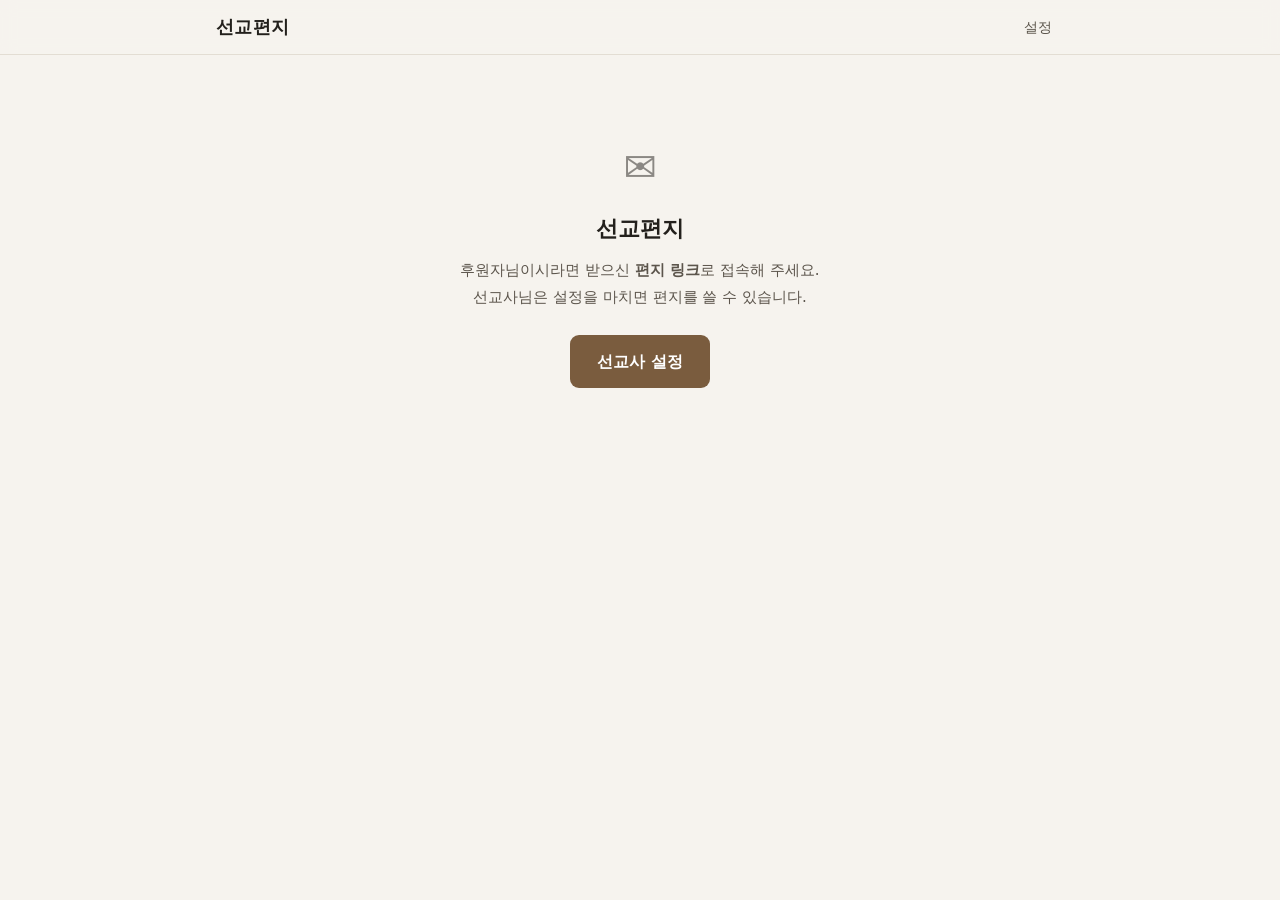
==== index.html @ bebdc476 "선교편지 웹앱 초기 구현 PRD v2 명세 구현 — 서버 없는 정적 웹앱. - 본문을 PBKDF2 + AES-GCM 으로 암호화해 저장 (공개 저장소에서도 내용 비노출) - Git" ====
<!DOCTYPE html>
<html lang="ko">
<head>
  <meta charset="utf-8">
  <meta name="viewport" content="width=device-width, initial-scale=1, viewport-fit=cover">
  <meta name="color-scheme" content="light">
  <meta name="robots" content="noindex, nofollow">
  <title>선교편지</title>
  <meta name="description" content="선교사가 후원자와 후원교회에 보내는 편지">
  <link rel="icon" href="data:image/svg+xml,<svg xmlns='http://www.w3.org/2000/svg' viewBox='0 0 32 32'><text y='26' font-size='26'>✉️</text></svg>">
  <link rel="stylesheet" href="assets/css/app.css">
</head>
<body>
  <noscript>
    <div class="noscript">이 편지를 읽으려면 자바스크립트를 켜 주세요.</div>
  </noscript>

  <nav id="nav" class="nav no-print" hidden></nav>
  <main id="app"></main>

  <script type="module" src="assets/js/app.js"></script>
</body>
</html>
---- assets/css/app.css ----
/* 선교편지 — PRD v2 §7 화면 명세, §6.3 A4 인쇄 */

:root {
  --ink:        #23201c;
  --ink-soft:   #5c554c;
  --ink-faint:  #8d857a;
  --paper:      #ffffff;
  --bg:         #f6f3ee;
  --line:       #e3ddd3;
  --accent:     #7a5c3e;
  --accent-ink: #ffffff;
  --good:       #2f6b46;
  --bad:        #a33a2c;
  --warn-bg:    #fdf6e6;
  --warn-line:  #e8d8ac;
  --radius:     12px;
  --shadow:     0 1px 2px rgba(35,32,28,.05), 0 8px 24px rgba(35,32,28,.06);
  --serif:      'Nanum Myeongjo', 'Apple SD Gothic Neo', 'Noto Serif KR', serif;
  --sans:       -apple-system, BlinkMacSystemFont, 'Apple SD Gothic Neo', 'Pretendard',
                'Malgun Gothic', 'Noto Sans KR', system-ui, sans-serif;
}

* { box-sizing: border-box; }

html { -webkit-text-size-adjust: 100%; }

body {
  margin: 0;
  background: var(--bg);
  color: var(--ink);
  font-family: var(--sans);
  font-size: 16px;
  line-height: 1.6;
  word-break: keep-all;
  overflow-wrap: anywhere;
}

a { color: var(--accent); }

.noscript {
  padding: 24px;
  text-align: center;
  background: var(--warn-bg);
  border-bottom: 1px solid var(--warn-line);
}

/* ── 내비게이션 ───────────────────────────────────────────────── */
.nav {
  position: sticky;
  top: 0;
  z-index: 20;
  background: rgba(246,243,238,.92);
  backdrop-filter: saturate(180%) blur(8px);
  border-bottom: 1px solid var(--line);
}
.nav__inner {
  max-width: 880px;
  margin: 0 auto;
  padding: 10px 16px;
  display: flex;
  align-items: center;
  gap: 16px;
}
.nav__brand {
  font-family: var(--serif);
  font-size: 18px;
  font-weight: 700;
  color: var(--ink);
  text-decoration: none;
  letter-spacing: .02em;
}
.nav__links { display: flex; gap: 4px; margin-left: auto; }
.nav__link {
  padding: 6px 12px;
  border-radius: 999px;
  color: var(--ink-soft);
  text-decoration: none;
  font-size: 14px;
  white-space: nowrap;
}
.nav__link:hover { background: rgba(122,92,62,.08); }
.nav__link.is-on { background: var(--accent); color: var(--accent-ink); }
.nav__who { font-size: 13px; color: var(--ink-faint); white-space: nowrap; }
@media (max-width: 560px) {
  .nav__who { display: none; }
  .nav__link { padding: 6px 10px; font-size: 13px; }
}

/* ── 페이지 ───────────────────────────────────────────────────── */
.page { max-width: 880px; margin: 0 auto; padding: 24px 16px 96px; }
.page--narrow { max-width: 620px; }
.page--reader { max-width: 720px; padding-top: 32px; }
.page__head { display: flex; align-items: center; gap: 12px; flex-wrap: wrap; margin-bottom: 20px; }
.page__title {
  font-family: var(--serif);
  font-size: 26px;
  font-weight: 700;
  margin: 0 0 8px;
  letter-spacing: -.01em;
}
.page__head .page__title { margin: 0; margin-right: auto; }
.page__lead { color: var(--ink-soft); font-size: 15px; margin: 0 0 24px; }

/* ── 카드 · 폼 ────────────────────────────────────────────────── */
.card {
  background: var(--paper);
  border: 1px solid var(--line);
  border-radius: var(--radius);
  padding: 20px;
  margin-bottom: 16px;
  box-shadow: var(--shadow);
}
.card__head { display: flex; align-items: baseline; gap: 12px; margin-bottom: 12px; }
.card__title { font-size: 16px; font-weight: 700; margin: 0 0 4px; }
.card__head .card__title { margin: 0; margin-right: auto; }
.card__meta { font-size: 13px; color: var(--ink-faint); }
.card__lead { font-size: 14px; color: var(--ink-soft); margin: 0 0 16px; }

.field { display: block; margin-bottom: 16px; }
.field:last-child { margin-bottom: 0; }
.field__label { display: block; font-size: 13px; font-weight: 600; color: var(--ink-soft); margin-bottom: 6px; }
.field__hint { display: block; font-size: 12.5px; color: var(--ink-faint); margin-top: 6px; line-height: 1.5; }
.field-row { display: grid; grid-template-columns: 1fr 1fr; gap: 16px; }
.field--short { max-width: 220px; }
@media (max-width: 560px) { .field-row { grid-template-columns: 1fr; gap: 0; } }

input[type=text], input[type=password], input[type=month], textarea, select {
  width: 100%;
  padding: 11px 13px;
  font: inherit;
  font-size: 16px; /* iOS 확대 방지 */
  color: var(--ink);
  background: #fff;
  border: 1px solid var(--line);
  border-radius: 9px;
  transition: border-color .15s, box-shadow .15s;
}
input:focus, textarea:focus {
  outline: none;
  border-color: var(--accent);
  box-shadow: 0 0 0 3px rgba(122,92,62,.13);
}
input:disabled { background: #f4f1ec; color: var(--ink-faint); }
textarea { resize: vertical; line-height: 1.7; }

.inline-check { display: inline-flex; align-items: center; gap: 8px; font-size: 14px; color: var(--ink-soft); cursor: pointer; }
.inline-check input { width: 16px; height: 16px; accent-color: var(--accent); }

.row { display: flex; align-items: center; gap: 12px; flex-wrap: wrap; }
.form__actions { display: flex; justify-content: flex-end; padding-top: 8px; }

.steps { margin: 0 0 16px; padding-left: 20px; font-size: 14px; color: var(--ink-soft); line-height: 1.9; }
.steps code { background: #f2efe9; padding: 1px 6px; border-radius: 5px; font-size: 13px; }

.callout {
  background: #f5f2ec;
  border: 1px solid var(--line);
  border-radius: 9px;
  padding: 12px 14px;
  font-size: 13.5px;
  line-height: 1.65;
  color: var(--ink-soft);
  margin: 16px 0 0;
}
.callout--warn { background: var(--warn-bg); border-color: var(--warn-line); }
.callout strong { color: var(--ink); }

.test-result { font-size: 13.5px; }
.test-result.is-good { color: var(--good); }
.test-result.is-bad  { color: var(--bad); }
.test-result.is-busy { color: var(--ink-faint); }

/* ── 버튼 ─────────────────────────────────────────────────────── */
.btn {
  display: inline-flex;
  align-items: center;
  justify-content: center;
  gap: 6px;
  padding: 10px 18px;
  min-height: 44px;              /* 터치 목표 크기 */
  font: inherit;
  font-size: 15px;
  font-weight: 600;
  border-radius: 9px;
  border: 1px solid transparent;
  cursor: pointer;
  text-decoration: none;
  transition: background .15s, border-color .15s, opacity .15s;
}
.btn:disabled { opacity: .5; cursor: default; }
.btn--primary { background: var(--accent); color: var(--accent-ink); }
.btn--primary:hover:not(:disabled) { background: #674c33; }
.btn--ghost { background: #fff; color: var(--ink); border-color: var(--line); }
.btn--ghost:hover:not(:disabled) { border-color: var(--accent); color: var(--accent); }
.btn--danger { background: #fff; color: var(--bad); border-color: #e8cdc7; }
.btn--danger:hover:not(:disabled) { background: #fdf4f2; }
.btn--lg { padding: 13px 26px; font-size: 16px; }
.btn--sm { padding: 6px 12px; min-height: 36px; font-size: 13.5px; }

/* ── 목록 ─────────────────────────────────────────────────────── */
.letters { list-style: none; margin: 0; padding: 0; display: grid; gap: 12px; }
.letters__item {
  background: var(--paper);
  border: 1px solid var(--line);
  border-radius: var(--radius);
  padding: 18px 20px;
  box-shadow: var(--shadow);
  display: flex;
  align-items: center;
  gap: 16px;
  flex-wrap: wrap;
}
.letters__main { flex: 1 1 260px; min-width: 0; }
.letters__period { font-size: 12.5px; color: var(--accent); font-weight: 600; margin: 0 0 4px; letter-spacing: .02em; }
.letters__title { font-family: var(--serif); font-size: 19px; font-weight: 700; margin: 0 0 6px; line-height: 1.4; }
.letters__title.is-locked { font-family: var(--sans); font-size: 15px; font-weight: 500; color: var(--ink-faint); }
.letters__meta { font-size: 13px; color: var(--ink-faint); margin: 0; }
.letters__actions { display: flex; gap: 6px; flex-wrap: wrap; }
@media (max-width: 560px) { .letters__actions { width: 100%; } .letters__actions .btn { flex: 1 1 auto; } }

/* ── 빈 상태 · 스켈레톤 ───────────────────────────────────────── */
.empty { text-align: center; padding: 56px 20px; }
.empty__mark { font-size: 40px; margin-bottom: 12px; opacity: .5; }
.empty__title { font-family: var(--serif); font-size: 22px; margin: 0 0 10px; }
.empty__desc { color: var(--ink-soft); font-size: 15px; margin: 0 0 24px; line-height: 1.8; }

.skeleton { display: grid; gap: 12px; padding: 8px 0; }
.skeleton__line { height: 18px; border-radius: 6px; background: linear-gradient(90deg,#eae5dd 25%,#f3efe9 37%,#eae5dd 63%); background-size: 400% 100%; animation: shimmer 1.4s ease infinite; }
.skeleton__line--sm { width: 30%; height: 13px; }
.skeleton__line--lg { width: 70%; height: 26px; }
@keyframes shimmer { 0% { background-position: 100% 0; } 100% { background-position: 0 0; } }
@media (prefers-reduced-motion: reduce) { .skeleton__line { animation: none; } }

/* ── 블록 편집기 ──────────────────────────────────────────────── */
.blocks { display: grid; gap: 12px; }
.block { position: relative; border: 1px solid var(--line); border-radius: 10px; padding: 12px; background: #fdfcfa; }
.block__tools { position: absolute; top: 8px; right: 8px; display: flex; gap: 2px; z-index: 2; }
.block__tools button {
  width: 30px; height: 30px;
  border: 1px solid var(--line);
  background: rgba(255,255,255,.95);
  border-radius: 7px;
  cursor: pointer;
  color: var(--ink-soft);
  font-size: 13px;
  line-height: 1;
}
.block__tools button:hover:not(:disabled) { border-color: var(--accent); color: var(--accent); }
.block__tools button:disabled { opacity: .3; cursor: default; }
.block--text textarea { border: none; background: transparent; padding: 6px 44px 6px 6px; }
.block--text textarea:focus { box-shadow: none; }
.block__photo { position: relative; border-radius: 8px; overflow: hidden; background: #f0ece5; min-height: 120px; }
.block__photo img { display: block; width: 100%; height: auto; }
.block__photo-fail { padding: 16px; font-size: 13px; color: var(--bad); line-height: 1.6; }
.block__caption { margin-top: 10px; font-size: 14px; }
.blocks__add { display: flex; gap: 8px; margin-top: 14px; flex-wrap: wrap; }

/* ── 하단 고정 바 ─────────────────────────────────────────────── */
.sticky-bar {
  position: sticky;
  bottom: 0;
  display: flex;
  align-items: center;
  gap: 10px;
  padding: 12px 16px calc(12px + env(safe-area-inset-bottom));
  margin: 20px -16px -96px;
  background: rgba(246,243,238,.94);
  backdrop-filter: saturate(180%) blur(8px);
  border-top: 1px solid var(--line);
}
.sticky-bar__status { font-size: 13px; color: var(--ink-faint); margin-right: auto; }

/* ── 대화상자 ─────────────────────────────────────────────────── */
.dialog-back {
  position: fixed; inset: 0; z-index: 60;
  background: rgba(35,32,28,.45);
  display: flex; align-items: center; justify-content: center;
  padding: 20px;
  overflow-y: auto;
}
.dialog {
  background: var(--paper);
  border-radius: 14px;
  width: 100%;
  max-width: 480px;
  max-height: 88vh;
  overflow-y: auto;
  padding: 22px;
  box-shadow: 0 20px 60px rgba(35,32,28,.25);
}
.dialog--preview { max-width: 760px; padding: 0; }
.dialog__title { font-family: var(--serif); font-size: 19px; margin: 0 0 14px; }
.dialog__lead { font-size: 14.5px; color: var(--ink-soft); margin: 0 0 16px; line-height: 1.7; }
.dialog__actions { display: flex; justify-content: flex-end; gap: 8px; margin-top: 20px; }
.dialog__toolbar {
  position: sticky; top: 0;
  display: flex; align-items: center; justify-content: space-between; gap: 12px;
  padding: 12px 16px;
  background: #fdfcfa;
  border-bottom: 1px solid var(--line);
  font-size: 13.5px; color: var(--ink-faint);
  border-radius: 14px 14px 0 0;
}
.dialog__preview { padding: 8px 20px 28px; }
.dialog-back--wide .dialog { max-height: 92vh; }

.summary { list-style: none; margin: 0 0 16px; padding: 0; display: grid; gap: 8px; }
.summary li { display: flex; gap: 12px; font-size: 14.5px; align-items: baseline; }
.summary span { flex: 0 0 64px; color: var(--ink-faint); font-size: 13px; }
.confirm-check { display: flex; align-items: flex-start; gap: 10px; padding: 12px; background: var(--warn-bg); border: 1px solid var(--warn-line); border-radius: 9px; line-height: 1.6; }

.photo-check { margin: -6px 0 16px; font-size: 13.5px; line-height: 1.65; min-height: 20px; }
.photo-check.is-busy { color: var(--ink-faint); }
.photo-check.is-bad  { color: var(--bad); }
.photo-check.is-good { color: var(--good); display: flex; align-items: center; gap: 12px; }
.photo-check img { width: 84px; height: 64px; object-fit: cover; border-radius: 7px; border: 1px solid var(--line); }

.share { display: grid; gap: 10px; margin-bottom: 4px; }
.share__row { display: flex; align-items: baseline; gap: 10px; }
.share__row span { flex: 0 0 56px; font-size: 13px; color: var(--ink-faint); }
.share__row code {
  flex: 1; font-size: 13px; background: #f2efe9; padding: 8px 10px;
  border-radius: 7px; word-break: break-all; font-family: ui-monospace, SFMono-Regular, Menlo, monospace;
}

/* ── 토스트 ───────────────────────────────────────────────────── */
#toast {
  position: fixed;
  left: 50%; bottom: 24px;
  transform: translate(-50%, 16px);
  max-width: min(92vw, 460px);
  padding: 12px 18px;
  border-radius: 10px;
  background: #2c2823;
  color: #fff;
  font-size: 14.5px;
  line-height: 1.55;
  box-shadow: 0 10px 30px rgba(0,0,0,.22);
  opacity: 0;
  pointer-events: none;
  transition: opacity .2s, transform .2s;
  z-index: 90;
}
#toast.is-on { opacity: 1; transform: translate(-50%, 0); }
.toast--good { background: #275c3d; }
.toast--bad  { background: #8f3125; }

/* ── 잠금 화면 (후원자) ───────────────────────────────────────── */
.lock {
  background: var(--paper);
  border: 1px solid var(--line);
  border-radius: var(--radius);
  box-shadow: var(--shadow);
  padding: 44px 28px 32px;
  text-align: center;
  max-width: 420px;
  margin: 8vh auto 0;
}
.lock__mark { font-size: 34px; color: var(--accent); margin-bottom: 10px; }
.lock__period { font-size: 13px; color: var(--accent); font-weight: 600; margin: 0 0 4px; }
.lock__title { font-family: var(--serif); font-size: 24px; margin: 0 0 8px; }
.lock__desc { font-size: 14.5px; color: var(--ink-soft); margin: 0 0 22px; }
.lock__form { display: grid; gap: 10px; }
.lock__hint { font-size: 13px; color: var(--ink-faint); margin: 14px 0 0; }
.lock__remember { margin-top: 14px; font-size: 13.5px; }
.lock__error { color: var(--bad); font-size: 14px; margin: 12px 0 0; min-height: 20px; }

/* ── 편지 본문 (읽기 최적화 — PRD §7.3) ───────────────────────── */
.letter {
  background: var(--paper);
  border: 1px solid var(--line);
  border-radius: var(--radius);
  box-shadow: var(--shadow);
  padding: 40px 32px;
  max-width: 680px;
  margin: 0 auto;
}
.letter__head { text-align: center; padding-bottom: 24px; border-bottom: 1px solid var(--line); margin-bottom: 28px; }
.letter__period { font-size: 13px; color: var(--accent); font-weight: 600; letter-spacing: .04em; margin: 0 0 8px; }
.letter__title { font-family: var(--serif); font-size: 27px; font-weight: 700; line-height: 1.4; margin: 0 0 10px; letter-spacing: -.01em; }
.letter__author { font-size: 14.5px; color: var(--ink-soft); margin: 0; }
.letter__greeting { font-family: var(--serif); font-size: 17px; margin: 0 0 22px; color: var(--ink); }
.letter__body { font-size: 17px; line-height: 1.85; }
.letter__text p { margin: 0 0 1.15em; }
.letter__text p:last-child { margin-bottom: 0; }
.letter__figure { margin: 28px 0; }
.letter__figure a { display: block; border-radius: 10px; overflow: hidden; }
.letter__photo { display: block; width: 100%; height: auto; background: #f0ece5; }
.letter__figure.is-failed a { display: none; }
.letter__photo-fallback {
  padding: 16px; font-size: 13.5px; line-height: 1.65; color: var(--bad);
  background: var(--warn-bg); border: 1px solid var(--warn-line); border-radius: 9px;
}
.letter__figure figcaption { font-size: 13.5px; color: var(--ink-faint); text-align: center; margin-top: 10px; line-height: 1.6; }
.letter__closing { margin-top: 32px; padding-top: 22px; border-top: 1px solid var(--line); font-size: 16px; color: var(--ink-soft); }
.letter__closing p { margin: 0 0 .8em; }

.reader-actions { display: flex; align-items: center; gap: 12px; justify-content: center; flex-wrap: wrap; margin: 24px 0 0; }
.reader-actions__status { font-size: 13px; color: var(--ink-faint); }

@media (max-width: 560px) {
  .letter { padding: 28px 20px; border-radius: 0; border-left: none; border-right: none; margin: 0 -16px; }
  .letter__title { font-size: 23px; }
  .letter__body { font-size: 17px; }
  .page__title { font-size: 22px; }
}

/* ── A4 인쇄 — PRD §6.3 ───────────────────────────────────────── */
@page {
  size: A4;
  margin: 20mm;
}

@media print {
  :root { --bg: #fff; }
  body { background: #fff; font-size: 11pt; }
  .no-print, .nav, .sticky-bar, .reader-actions, .dialog-back, #toast, .lock { display: none !important; }

  .page, .page--reader { max-width: none; margin: 0; padding: 0; }

  .letter {
    border: none;
    box-shadow: none;
    border-radius: 0;
    padding: 0;
    max-width: none;
    margin: 0;
    background: #fff;
  }
  .letter__head { border-bottom: 1pt solid #ccc; margin-bottom: 8mm; padding-bottom: 5mm; }
  .letter__title { font-size: 18pt; }
  .letter__period, .letter__author { font-size: 9.5pt; color: #555; }
  .letter__greeting { font-size: 11.5pt; margin-bottom: 5mm; }
  .letter__body { font-size: 11pt; line-height: 1.75; }
  .letter__text p { margin: 0 0 3.5mm; orphans: 2; widows: 2; }

  .letter__figure {
    margin: 6mm 0;
    break-inside: avoid;
    page-break-inside: avoid;
  }
  .letter__photo { max-height: 110mm; object-fit: contain; }
  .letter__figure figcaption { font-size: 9pt; color: #555; margin-top: 2mm; }
  .letter__figure.is-failed { display: none; }   /* 실패한 사진은 인쇄에서 제외 */

  .letter__closing { margin-top: 8mm; padding-top: 4mm; border-top: 1pt solid #ccc; font-size: 10.5pt; color: #333; }

  a { color: inherit; text-decoration: none; }
}

/* 대화상자가 열린 동안 배경 스크롤 잠금 */
body.is-locked {
  position: fixed;
  width: 100%;
  overflow: hidden;
}
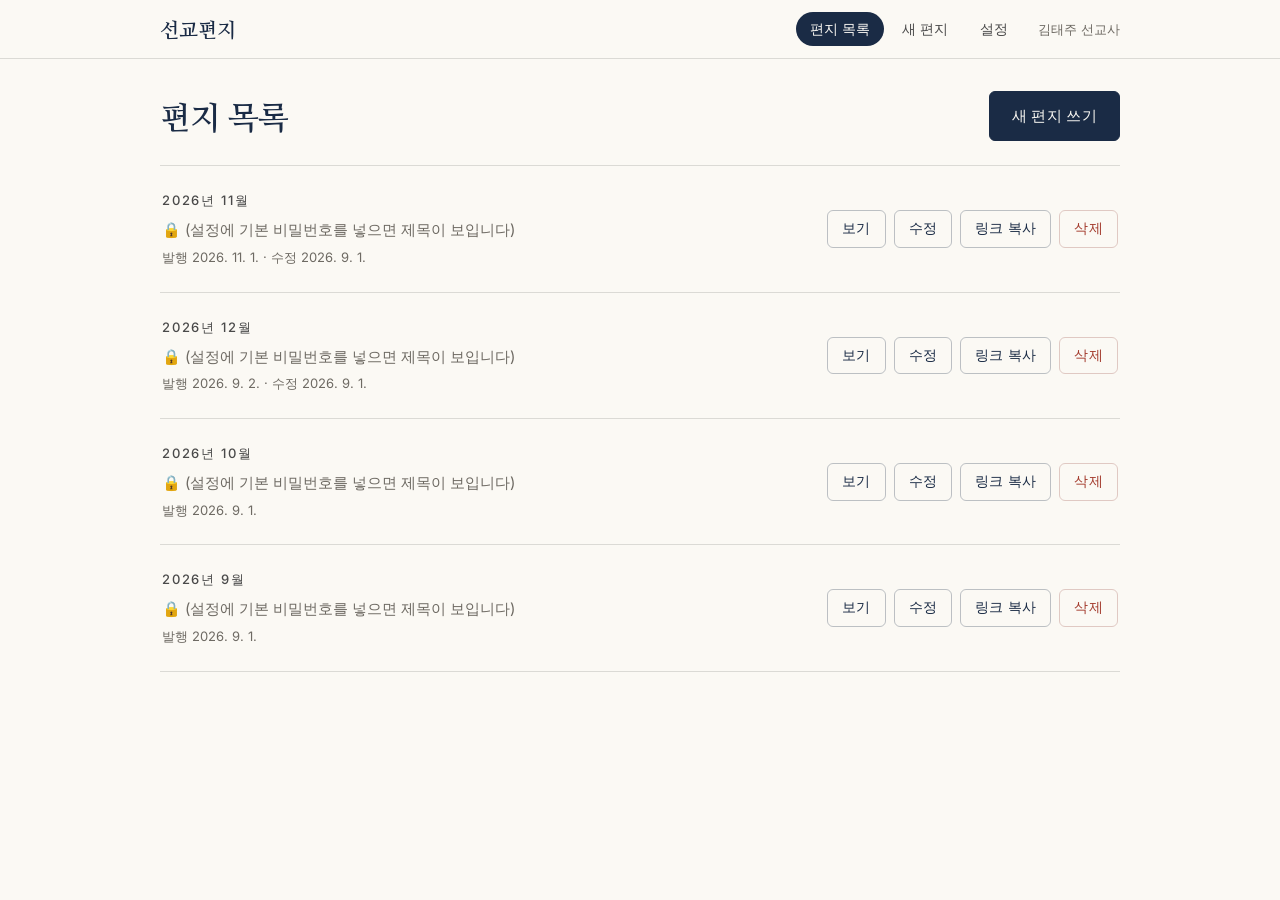
==== commit b2aeb963: "Sacred Correspondence 디자인 이식, GitHub 토큰 제거, 기도제목·후원 안내 추가 디자인 — 카드와 그림자를 걷어내고 얇은 선·여백만의 수직 흐름으로 바꿨다." ====
--- a/index.html
+++ b/index.html
@@ -8,7 +8,10 @@
   <title>선교편지</title>
   <meta name="description" content="선교사가 후원자와 후원교회에 보내는 편지">
   <link rel="icon" href="data:image/svg+xml,<svg xmlns='http://www.w3.org/2000/svg' viewBox='0 0 32 32'><text y='26' font-size='26'>✉️</text></svg>">
-  <link rel="stylesheet" href="assets/css/app.css">
+  <link rel="preconnect" href="https://fonts.googleapis.com">
+  <link rel="preconnect" href="https://fonts.gstatic.com" crossorigin>
+  <link rel="stylesheet" href="https://fonts.googleapis.com/css2?family=Playfair+Display:ital,wght@0,400..700;1,400..600&family=Nanum+Myeongjo:wght@400;700;800&family=Inter:wght@400;500;600&display=swap">
+  <link rel="stylesheet" href="assets/css/app.css?v=2">
 </head>
 <body>
   <noscript>
--- a/assets/css/app.css
+++ b/assets/css/app.css
@@ -1,23 +1,34 @@
-/* 선교편지 — PRD v2 §7 화면 명세, §6.3 A4 인쇄 */
+/* 선교편지 — PRD v2 §7 화면 명세, §6.3 A4 인쇄
+   디자인: Sacred Correspondence — 크림 종이 + 딥 네이비, 세리프 에디토리얼,
+   카드 대신 얇은 선과 여백으로만 나눈 수직 흐름. */
 
 :root {
-  --ink:        #23201c;
-  --ink-soft:   #5c554c;
-  --ink-faint:  #8d857a;
-  --paper:      #ffffff;
-  --bg:         #f6f3ee;
-  --line:       #e3ddd3;
-  --accent:     #7a5c3e;
-  --accent-ink: #ffffff;
+  /* 색 — 가이드의 다섯 색 */
+  --ink:        #1a1a1a;   /* 본문 */
+  --ink-soft:   #4a4a4a;   /* 설명·부가 정보 */
+  --ink-faint:  #6e6a63;   /* 3차 정보 (선·비활성 안내) */
+  --paper:      #ffffff;   /* 대화상자·입력처럼 떠 있는 면에만 */
+  --bg:         #fbf9f4;   /* 종이 질감의 기본 배경 */
+  --line:       #dbdad5;   /* 구분선 */
+  --accent:     #1a2b45;   /* 딥 네이비 */
+  --accent-ink: #fbf9f4;
   --good:       #2f6b46;
   --bad:        #a33a2c;
-  --warn-bg:    #fdf6e6;
-  --warn-line:  #e8d8ac;
-  --radius:     12px;
-  --shadow:     0 1px 2px rgba(35,32,28,.05), 0 8px 24px rgba(35,32,28,.06);
-  --serif:      'Nanum Myeongjo', 'Apple SD Gothic Neo', 'Noto Serif KR', serif;
-  --sans:       -apple-system, BlinkMacSystemFont, 'Apple SD Gothic Neo', 'Pretendard',
-                'Malgun Gothic', 'Noto Sans KR', system-ui, sans-serif;
+  --warn-bg:    #f4f1e8;
+  --warn-line:  #dbdad5;
+
+  --radius:     6px;
+  --shadow:     none;
+  --shadow-up:  0 10px 40px rgba(26,43,69,.14);
+
+  /* 서체 — 라틴은 Playfair, 한글은 나눔명조 */
+  --serif:      'Playfair Display', 'Nanum Myeongjo', 'Apple SD Gothic Neo', serif;
+  --sans:       'Inter', -apple-system, BlinkMacSystemFont, 'Apple SD Gothic Neo',
+                'Pretendard', 'Malgun Gothic', system-ui, sans-serif;
+
+  /* 여백·폭 */
+  --measure:    820px;   /* 본문 가독 폭 */
+  --gap:        clamp(72px, 9vw, 120px);
 }
 
 * { box-sizing: border-box; }
@@ -33,6 +44,7 @@
   line-height: 1.6;
   word-break: keep-all;
   overflow-wrap: anywhere;
+  -webkit-font-smoothing: antialiased;
 }
 
 a { color: var(--accent); }
@@ -44,41 +56,41 @@
   border-bottom: 1px solid var(--warn-line);
 }
 
-/* ── 내비게이션 ───────────────────────────────────────────────── */
+/* ── 내비게이션 (작성자용) ────────────────────────────────────── */
 .nav {
   position: sticky;
   top: 0;
   z-index: 20;
-  background: rgba(246,243,238,.92);
-  backdrop-filter: saturate(180%) blur(8px);
+  background: rgba(251,249,244,.88);
+  backdrop-filter: saturate(180%) blur(10px);
   border-bottom: 1px solid var(--line);
 }
 .nav__inner {
-  max-width: 880px;
+  max-width: 1000px;
   margin: 0 auto;
-  padding: 10px 16px;
+  padding: 12px 20px;
   display: flex;
   align-items: center;
   gap: 16px;
 }
 .nav__brand {
   font-family: var(--serif);
-  font-size: 18px;
+  font-size: 20px;
   font-weight: 700;
-  color: var(--ink);
+  color: var(--accent);
   text-decoration: none;
-  letter-spacing: .02em;
 }
 .nav__links { display: flex; gap: 4px; margin-left: auto; }
 .nav__link {
-  padding: 6px 12px;
+  padding: 6px 14px;
   border-radius: 999px;
   color: var(--ink-soft);
   text-decoration: none;
   font-size: 14px;
   white-space: nowrap;
-}
-.nav__link:hover { background: rgba(122,92,62,.08); }
+  transition: background .15s, color .15s;
+}
+.nav__link:hover { background: rgba(26,43,69,.06); color: var(--accent); }
 .nav__link.is-on { background: var(--accent); color: var(--accent-ink); }
 .nav__who { font-size: 13px; color: var(--ink-faint); white-space: nowrap; }
 @media (max-width: 560px) {
@@ -87,40 +99,41 @@
 }
 
 /* ── 페이지 ───────────────────────────────────────────────────── */
-.page { max-width: 880px; margin: 0 auto; padding: 24px 16px 96px; }
+.page { max-width: 1000px; margin: 0 auto; padding: 32px 20px 110px; }
 .page--narrow { max-width: 620px; }
-.page--reader { max-width: 720px; padding-top: 32px; }
-.page__head { display: flex; align-items: center; gap: 12px; flex-wrap: wrap; margin-bottom: 20px; }
+.page--reader { max-width: var(--measure); padding-top: clamp(48px, 7vw, 88px); }
+.page__head { display: flex; align-items: center; gap: 12px; flex-wrap: wrap; margin-bottom: 24px; }
 .page__title {
   font-family: var(--serif);
-  font-size: 26px;
-  font-weight: 700;
-  margin: 0 0 8px;
-  letter-spacing: -.01em;
+  font-size: clamp(26px, 3.4vw, 32px);
+  font-weight: 600;
+  color: var(--accent);
+  margin: 0 0 10px;
+  line-height: 1.4;
 }
 .page__head .page__title { margin: 0; margin-right: auto; }
-.page__lead { color: var(--ink-soft); font-size: 15px; margin: 0 0 24px; }
-
-/* ── 카드 · 폼 ────────────────────────────────────────────────── */
+.page__lead { color: var(--ink-soft); font-size: 15px; margin: 0 0 28px; }
+
+/* ── 카드 · 폼 (작성자용 — 선만 남기고 그림자는 뺀다) ─────────── */
 .card {
   background: var(--paper);
   border: 1px solid var(--line);
   border-radius: var(--radius);
-  padding: 20px;
+  padding: 24px;
   margin-bottom: 16px;
   box-shadow: var(--shadow);
 }
-.card__head { display: flex; align-items: baseline; gap: 12px; margin-bottom: 12px; }
-.card__title { font-size: 16px; font-weight: 700; margin: 0 0 4px; }
+.card__head { display: flex; align-items: baseline; gap: 12px; margin-bottom: 14px; }
+.card__title { font-family: var(--serif); font-size: 19px; font-weight: 600; color: var(--accent); margin: 0 0 4px; }
 .card__head .card__title { margin: 0; margin-right: auto; }
 .card__meta { font-size: 13px; color: var(--ink-faint); }
-.card__lead { font-size: 14px; color: var(--ink-soft); margin: 0 0 16px; }
-
-.field { display: block; margin-bottom: 16px; }
+.card__lead { font-size: 14px; color: var(--ink-soft); margin: 0 0 18px; }
+
+.field { display: block; margin-bottom: 20px; }
 .field:last-child { margin-bottom: 0; }
-.field__label { display: block; font-size: 13px; font-weight: 600; color: var(--ink-soft); margin-bottom: 6px; }
-.field__hint { display: block; font-size: 12.5px; color: var(--ink-faint); margin-top: 6px; line-height: 1.5; }
-.field-row { display: grid; grid-template-columns: 1fr 1fr; gap: 16px; }
+.field__label { display: block; font-size: 13px; font-weight: 500; color: var(--ink-soft); margin-bottom: 8px; letter-spacing: .02em; }
+.field__hint { display: block; font-size: 13px; color: var(--ink-faint); margin-top: 8px; line-height: 1.6; }
+.field-row { display: grid; grid-template-columns: 1fr 1fr; gap: 20px; }
 .field--short { max-width: 220px; }
 @media (max-width: 560px) { .field-row { grid-template-columns: 1fr; gap: 0; } }
 
@@ -132,16 +145,16 @@
   color: var(--ink);
   background: #fff;
   border: 1px solid var(--line);
-  border-radius: 9px;
+  border-radius: var(--radius);
   transition: border-color .15s, box-shadow .15s;
 }
 input:focus, textarea:focus {
   outline: none;
   border-color: var(--accent);
-  box-shadow: 0 0 0 3px rgba(122,92,62,.13);
-}
-input:disabled { background: #f4f1ec; color: var(--ink-faint); }
-textarea { resize: vertical; line-height: 1.7; }
+  box-shadow: 0 0 0 3px rgba(26,43,69,.10);
+}
+input:disabled { background: #f2efe9; color: var(--ink-faint); }
+textarea { resize: vertical; line-height: 1.8; }
 
 .inline-check { display: inline-flex; align-items: center; gap: 8px; font-size: 14px; color: var(--ink-soft); cursor: pointer; }
 .inline-check input { width: 16px; height: 16px; accent-color: var(--accent); }
@@ -150,96 +163,102 @@
 .form__actions { display: flex; justify-content: flex-end; padding-top: 8px; }
 
 .steps { margin: 0 0 16px; padding-left: 20px; font-size: 14px; color: var(--ink-soft); line-height: 1.9; }
-.steps code { background: #f2efe9; padding: 1px 6px; border-radius: 5px; font-size: 13px; }
+.steps code { background: #f2efe9; padding: 1px 6px; border-radius: 4px; font-size: 13px; }
 
 .callout {
-  background: #f5f2ec;
+  background: transparent;
   border: 1px solid var(--line);
-  border-radius: 9px;
-  padding: 12px 14px;
-  font-size: 13.5px;
-  line-height: 1.65;
+  border-radius: var(--radius);
+  padding: 14px 16px;
+  font-size: 14px;
+  line-height: 1.7;
   color: var(--ink-soft);
-  margin: 16px 0 0;
-}
-.callout--warn { background: var(--warn-bg); border-color: var(--warn-line); }
-.callout strong { color: var(--ink); }
+  margin: 18px 0 0;
+}
+.callout--warn { background: var(--warn-bg); }
+.callout strong { color: var(--ink); font-weight: 600; }
 
 .test-result { font-size: 13.5px; }
 .test-result.is-good { color: var(--good); }
 .test-result.is-bad  { color: var(--bad); }
 .test-result.is-busy { color: var(--ink-faint); }
 
-/* ── 버튼 ─────────────────────────────────────────────────────── */
+/* ── 버튼 — 채운 네이비 / 투명 테두리 ─────────────────────────── */
 .btn {
   display: inline-flex;
   align-items: center;
   justify-content: center;
-  gap: 6px;
-  padding: 10px 18px;
-  min-height: 44px;              /* 터치 목표 크기 */
+  gap: 8px;
+  padding: 12px 22px;
+  min-height: 46px;              /* 터치 목표 크기 */
   font: inherit;
   font-size: 15px;
-  font-weight: 600;
-  border-radius: 9px;
+  font-weight: 500;
+  letter-spacing: .02em;
+  border-radius: var(--radius);
   border: 1px solid transparent;
   cursor: pointer;
   text-decoration: none;
-  transition: background .15s, border-color .15s, opacity .15s;
-}
-.btn:disabled { opacity: .5; cursor: default; }
-.btn--primary { background: var(--accent); color: var(--accent-ink); }
-.btn--primary:hover:not(:disabled) { background: #674c33; }
-.btn--ghost { background: #fff; color: var(--ink); border-color: var(--line); }
-.btn--ghost:hover:not(:disabled) { border-color: var(--accent); color: var(--accent); }
-.btn--danger { background: #fff; color: var(--bad); border-color: #e8cdc7; }
-.btn--danger:hover:not(:disabled) { background: #fdf4f2; }
-.btn--lg { padding: 13px 26px; font-size: 16px; }
-.btn--sm { padding: 6px 12px; min-height: 36px; font-size: 13.5px; }
-
-/* ── 목록 ─────────────────────────────────────────────────────── */
-.letters { list-style: none; margin: 0; padding: 0; display: grid; gap: 12px; }
+  transition: background .18s, border-color .18s, opacity .18s, color .18s;
+}
+.btn:disabled { opacity: .45; cursor: default; }
+.btn--primary { background: var(--accent); color: var(--accent-ink); border-color: var(--accent); }
+.btn--primary:hover:not(:disabled) { opacity: .88; }
+.btn--ghost { background: transparent; color: var(--accent); border-color: rgba(26,43,69,.28); }
+.btn--ghost:hover:not(:disabled) { background: rgba(26,43,69,.05); border-color: var(--accent); }
+.btn--danger { background: transparent; color: var(--bad); border-color: #e0c9c3; }
+.btn--danger:hover:not(:disabled) { background: rgba(163,58,44,.05); }
+.btn--lg { padding: 15px 28px; font-size: 16px; }
+.btn--sm { padding: 7px 14px; min-height: 36px; font-size: 13.5px; }
+
+/* ── 편지 목록 (작성자용) — 선으로만 나눈 행 ──────────────────── */
+.letters { list-style: none; margin: 24px 0 0; padding: 0; display: block; }
 .letters__item {
-  background: var(--paper);
-  border: 1px solid var(--line);
-  border-radius: var(--radius);
-  padding: 18px 20px;
-  box-shadow: var(--shadow);
+  background: transparent;
+  border: 0;
+  border-top: 1px solid var(--line);
+  border-radius: 0;
+  padding: 24px 2px;
+  box-shadow: none;
   display: flex;
   align-items: center;
-  gap: 16px;
+  gap: 20px;
   flex-wrap: wrap;
 }
+.letters__item:last-child { border-bottom: 1px solid var(--line); }
 .letters__main { flex: 1 1 260px; min-width: 0; }
-.letters__period { font-size: 12.5px; color: var(--accent); font-weight: 600; margin: 0 0 4px; letter-spacing: .02em; }
-.letters__title { font-family: var(--serif); font-size: 19px; font-weight: 700; margin: 0 0 6px; line-height: 1.4; }
-.letters__title.is-locked { font-family: var(--sans); font-size: 15px; font-weight: 500; color: var(--ink-faint); }
+.letters__period {
+  font-size: 13px; color: var(--ink-soft); font-weight: 500;
+  letter-spacing: .14em; text-transform: uppercase; margin: 0 0 8px;
+}
+.letters__title { font-family: var(--serif); font-size: 21px; font-weight: 600; color: var(--accent); margin: 0 0 6px; line-height: 1.45; }
+.letters__title.is-locked { font-family: var(--sans); font-size: 15px; font-weight: 400; color: var(--ink-faint); }
 .letters__meta { font-size: 13px; color: var(--ink-faint); margin: 0; }
-.letters__actions { display: flex; gap: 6px; flex-wrap: wrap; }
+.letters__actions { display: flex; gap: 8px; flex-wrap: wrap; }
 @media (max-width: 560px) { .letters__actions { width: 100%; } .letters__actions .btn { flex: 1 1 auto; } }
 
 /* ── 빈 상태 · 스켈레톤 ───────────────────────────────────────── */
-.empty { text-align: center; padding: 56px 20px; }
-.empty__mark { font-size: 40px; margin-bottom: 12px; opacity: .5; }
-.empty__title { font-family: var(--serif); font-size: 22px; margin: 0 0 10px; }
-.empty__desc { color: var(--ink-soft); font-size: 15px; margin: 0 0 24px; line-height: 1.8; }
-
-.skeleton { display: grid; gap: 12px; padding: 8px 0; }
-.skeleton__line { height: 18px; border-radius: 6px; background: linear-gradient(90deg,#eae5dd 25%,#f3efe9 37%,#eae5dd 63%); background-size: 400% 100%; animation: shimmer 1.4s ease infinite; }
+.empty { text-align: center; padding: 72px 20px; }
+.empty__mark { font-size: 40px; margin-bottom: 16px; color: var(--line); }
+.empty__title { font-family: var(--serif); font-size: clamp(24px, 3vw, 30px); font-weight: 600; color: var(--accent); margin: 0 0 12px; }
+.empty__desc { color: var(--ink-soft); font-size: 16px; margin: 0 0 28px; line-height: 1.85; }
+
+.skeleton { display: grid; gap: 14px; padding: 8px 0; }
+.skeleton__line { height: 18px; border-radius: 4px; background: linear-gradient(90deg,#eae7e0 25%,#f4f2ec 37%,#eae7e0 63%); background-size: 400% 100%; animation: shimmer 1.4s ease infinite; }
 .skeleton__line--sm { width: 30%; height: 13px; }
-.skeleton__line--lg { width: 70%; height: 26px; }
+.skeleton__line--lg { width: 70%; height: 28px; }
 @keyframes shimmer { 0% { background-position: 100% 0; } 100% { background-position: 0 0; } }
 @media (prefers-reduced-motion: reduce) { .skeleton__line { animation: none; } }
 
 /* ── 블록 편집기 ──────────────────────────────────────────────── */
-.blocks { display: grid; gap: 12px; }
-.block { position: relative; border: 1px solid var(--line); border-radius: 10px; padding: 12px; background: #fdfcfa; }
+.blocks { display: grid; gap: 14px; }
+.block { position: relative; border: 1px solid var(--line); border-radius: var(--radius); padding: 14px; background: #fff; }
 .block__tools { position: absolute; top: 8px; right: 8px; display: flex; gap: 2px; z-index: 2; }
 .block__tools button {
   width: 30px; height: 30px;
   border: 1px solid var(--line);
   background: rgba(255,255,255,.95);
-  border-radius: 7px;
+  border-radius: 5px;
   cursor: pointer;
   color: var(--ink-soft);
   font-size: 13px;
@@ -249,11 +268,11 @@
 .block__tools button:disabled { opacity: .3; cursor: default; }
 .block--text textarea { border: none; background: transparent; padding: 6px 44px 6px 6px; }
 .block--text textarea:focus { box-shadow: none; }
-.block__photo { position: relative; border-radius: 8px; overflow: hidden; background: #f0ece5; min-height: 120px; }
+.block__photo { position: relative; border-radius: var(--radius); overflow: hidden; background: #f2efe9; min-height: 120px; }
 .block__photo img { display: block; width: 100%; height: auto; }
 .block__photo-fail { padding: 16px; font-size: 13px; color: var(--bad); line-height: 1.6; }
-.block__caption { margin-top: 10px; font-size: 14px; }
-.blocks__add { display: flex; gap: 8px; margin-top: 14px; flex-wrap: wrap; }
+.block__caption { margin-top: 12px; font-size: 14px; }
+.blocks__add { display: flex; gap: 10px; margin-top: 16px; flex-wrap: wrap; }
 
 /* ── 하단 고정 바 ─────────────────────────────────────────────── */
 .sticky-bar {
@@ -261,11 +280,11 @@
   bottom: 0;
   display: flex;
   align-items: center;
-  gap: 10px;
-  padding: 12px 16px calc(12px + env(safe-area-inset-bottom));
-  margin: 20px -16px -96px;
-  background: rgba(246,243,238,.94);
-  backdrop-filter: saturate(180%) blur(8px);
+  gap: 12px;
+  padding: 14px 20px calc(14px + env(safe-area-inset-bottom));
+  margin: 24px -20px -110px;
+  background: rgba(251,249,244,.94);
+  backdrop-filter: saturate(180%) blur(10px);
   border-top: 1px solid var(--line);
 }
 .sticky-bar__status { font-size: 13px; color: var(--ink-faint); margin-right: auto; }
@@ -273,54 +292,56 @@
 /* ── 대화상자 ─────────────────────────────────────────────────── */
 .dialog-back {
   position: fixed; inset: 0; z-index: 60;
-  background: rgba(35,32,28,.45);
+  background: rgba(26,43,69,.42);
   display: flex; align-items: center; justify-content: center;
   padding: 20px;
   overflow-y: auto;
 }
 .dialog {
-  background: var(--paper);
-  border-radius: 14px;
+  background: var(--bg);
+  border: 1px solid var(--line);
+  border-radius: 10px;
   width: 100%;
   max-width: 480px;
   max-height: 88vh;
   overflow-y: auto;
-  padding: 22px;
-  box-shadow: 0 20px 60px rgba(35,32,28,.25);
-}
-.dialog--preview { max-width: 760px; padding: 0; }
-.dialog__title { font-family: var(--serif); font-size: 19px; margin: 0 0 14px; }
-.dialog__lead { font-size: 14.5px; color: var(--ink-soft); margin: 0 0 16px; line-height: 1.7; }
-.dialog__actions { display: flex; justify-content: flex-end; gap: 8px; margin-top: 20px; }
+  padding: 28px;
+  box-shadow: var(--shadow-up);
+}
+.dialog--preview { max-width: 820px; padding: 0; }
+.dialog__title { font-family: var(--serif); font-size: 22px; font-weight: 600; color: var(--accent); margin: 0 0 16px; }
+.dialog__lead { font-size: 15px; color: var(--ink-soft); margin: 0 0 18px; line-height: 1.75; }
+.dialog__actions { display: flex; justify-content: flex-end; gap: 10px; margin-top: 24px; }
 .dialog__toolbar {
   position: sticky; top: 0;
   display: flex; align-items: center; justify-content: space-between; gap: 12px;
-  padding: 12px 16px;
-  background: #fdfcfa;
+  padding: 14px 20px;
+  background: var(--bg);
   border-bottom: 1px solid var(--line);
   font-size: 13.5px; color: var(--ink-faint);
-  border-radius: 14px 14px 0 0;
-}
-.dialog__preview { padding: 8px 20px 28px; }
+  border-radius: 10px 10px 0 0;
+}
+.dialog__preview { padding: 8px 24px 32px; }
 .dialog-back--wide .dialog { max-height: 92vh; }
 
-.summary { list-style: none; margin: 0 0 16px; padding: 0; display: grid; gap: 8px; }
-.summary li { display: flex; gap: 12px; font-size: 14.5px; align-items: baseline; }
+.summary { list-style: none; margin: 0 0 18px; padding: 0; display: grid; gap: 0; }
+.summary li { display: flex; gap: 14px; font-size: 15px; align-items: baseline; padding: 12px 0; border-top: 1px solid var(--line); }
+.summary li:last-child { border-bottom: 1px solid var(--line); }
 .summary span { flex: 0 0 64px; color: var(--ink-faint); font-size: 13px; }
-.confirm-check { display: flex; align-items: flex-start; gap: 10px; padding: 12px; background: var(--warn-bg); border: 1px solid var(--warn-line); border-radius: 9px; line-height: 1.6; }
-
-.photo-check { margin: -6px 0 16px; font-size: 13.5px; line-height: 1.65; min-height: 20px; }
+.confirm-check { display: flex; align-items: flex-start; gap: 10px; padding: 14px; background: var(--warn-bg); border: 1px solid var(--warn-line); border-radius: var(--radius); line-height: 1.65; }
+
+.photo-check { margin: -6px 0 18px; font-size: 13.5px; line-height: 1.65; min-height: 20px; }
 .photo-check.is-busy { color: var(--ink-faint); }
 .photo-check.is-bad  { color: var(--bad); }
 .photo-check.is-good { color: var(--good); display: flex; align-items: center; gap: 12px; }
-.photo-check img { width: 84px; height: 64px; object-fit: cover; border-radius: 7px; border: 1px solid var(--line); }
-
-.share { display: grid; gap: 10px; margin-bottom: 4px; }
-.share__row { display: flex; align-items: baseline; gap: 10px; }
+.photo-check img { width: 84px; height: 64px; object-fit: cover; border-radius: var(--radius); border: 1px solid var(--line); }
+
+.share { display: grid; gap: 12px; margin-bottom: 4px; }
+.share__row { display: flex; align-items: baseline; gap: 12px; }
 .share__row span { flex: 0 0 56px; font-size: 13px; color: var(--ink-faint); }
 .share__row code {
-  flex: 1; font-size: 13px; background: #f2efe9; padding: 8px 10px;
-  border-radius: 7px; word-break: break-all; font-family: ui-monospace, SFMono-Regular, Menlo, monospace;
+  flex: 1; font-size: 13px; background: #f2efe9; padding: 9px 11px;
+  border-radius: var(--radius); word-break: break-all; font-family: ui-monospace, SFMono-Regular, Menlo, monospace;
 }
 
 /* ── 토스트 ───────────────────────────────────────────────────── */
@@ -329,13 +350,13 @@
   left: 50%; bottom: 24px;
   transform: translate(-50%, 16px);
   max-width: min(92vw, 460px);
-  padding: 12px 18px;
-  border-radius: 10px;
-  background: #2c2823;
-  color: #fff;
+  padding: 14px 20px;
+  border-radius: var(--radius);
+  background: var(--accent);
+  color: var(--accent-ink);
   font-size: 14.5px;
   line-height: 1.55;
-  box-shadow: 0 10px 30px rgba(0,0,0,.22);
+  box-shadow: var(--shadow-up);
   opacity: 0;
   pointer-events: none;
   transition: opacity .2s, transform .2s;
@@ -345,64 +366,304 @@
 .toast--good { background: #275c3d; }
 .toast--bad  { background: #8f3125; }
 
-/* ── 잠금 화면 (후원자) ───────────────────────────────────────── */
+/* ── 잠금 화면 (후원자가 가장 먼저 보는 얼굴) ─────────────────── */
 .lock {
-  background: var(--paper);
+  background: transparent;
   border: 1px solid var(--line);
-  border-radius: var(--radius);
-  box-shadow: var(--shadow);
-  padding: 44px 28px 32px;
-  text-align: center;
-  max-width: 420px;
-  margin: 8vh auto 0;
-}
-.lock__mark { font-size: 34px; color: var(--accent); margin-bottom: 10px; }
-.lock__period { font-size: 13px; color: var(--accent); font-weight: 600; margin: 0 0 4px; }
-.lock__title { font-family: var(--serif); font-size: 24px; margin: 0 0 8px; }
-.lock__desc { font-size: 14.5px; color: var(--ink-soft); margin: 0 0 22px; }
-.lock__form { display: grid; gap: 10px; }
-.lock__hint { font-size: 13px; color: var(--ink-faint); margin: 14px 0 0; }
-.lock__remember { margin-top: 14px; font-size: 13.5px; }
-.lock__error { color: var(--bad); font-size: 14px; margin: 12px 0 0; min-height: 20px; }
+  border-radius: 8px;
+  box-shadow: none;
+  padding: clamp(32px, 5vw, 44px);
+  text-align: left;
+  max-width: 460px;
+  margin: clamp(24px, 6vh, 64px) auto 0;
+}
+.lock__mark { font-size: 30px; color: var(--accent); margin-bottom: 18px; opacity: .5; }
+.lock__period {
+  font-size: 13px; color: var(--ink-soft); font-weight: 500;
+  letter-spacing: .16em; text-transform: uppercase; margin: 0 0 12px;
+}
+.lock__title { font-family: var(--serif); font-size: clamp(26px, 3.6vw, 32px); font-weight: 700; color: var(--accent); margin: 0 0 10px; line-height: 1.4; }
+.lock__desc { font-size: 15px; color: var(--ink-soft); margin: 0 0 28px; line-height: 1.75; }
+.lock__form { display: grid; gap: 14px; }
+.lock__hint { font-size: 14px; color: var(--ink-faint); margin: 18px 0 0; }
+.lock__remember { margin-top: 16px; font-size: 14px; }
+.lock__error { color: var(--bad); font-size: 14px; margin: 14px 0 0; min-height: 20px; }
+.lock__archive { display: inline-block; margin-top: 24px; font-size: 14px; color: var(--ink-soft); }
 
 /* ── 편지 본문 (읽기 최적화 — PRD §7.3) ───────────────────────── */
 .letter {
-  background: var(--paper);
-  border: 1px solid var(--line);
-  border-radius: var(--radius);
-  box-shadow: var(--shadow);
-  padding: 40px 32px;
-  max-width: 680px;
+  background: transparent;
+  border: 0;
+  border-radius: 0;
+  box-shadow: none;
+  padding: 0;
+  max-width: var(--measure);
   margin: 0 auto;
 }
-.letter__head { text-align: center; padding-bottom: 24px; border-bottom: 1px solid var(--line); margin-bottom: 28px; }
-.letter__period { font-size: 13px; color: var(--accent); font-weight: 600; letter-spacing: .04em; margin: 0 0 8px; }
-.letter__title { font-family: var(--serif); font-size: 27px; font-weight: 700; line-height: 1.4; margin: 0 0 10px; letter-spacing: -.01em; }
-.letter__author { font-size: 14.5px; color: var(--ink-soft); margin: 0; }
-.letter__greeting { font-family: var(--serif); font-size: 17px; margin: 0 0 22px; color: var(--ink); }
-.letter__body { font-size: 17px; line-height: 1.85; }
-.letter__text p { margin: 0 0 1.15em; }
+.letter__head {
+  text-align: left;
+  padding-bottom: clamp(24px, 3vw, 32px);
+  border-bottom: 1px solid var(--line);
+  margin-bottom: clamp(32px, 4.5vw, 48px);
+}
+.letter__period {
+  font-size: 14px; color: var(--ink-soft); font-weight: 500;
+  letter-spacing: .16em; text-transform: uppercase; margin: 0 0 16px;
+}
+.letter__title {
+  font-family: var(--serif);
+  font-size: clamp(30px, 4.6vw, 44px);
+  font-weight: 700;
+  line-height: 1.34;
+  letter-spacing: -.01em;
+  color: var(--accent);
+  margin: 0 0 14px;
+}
+.letter__author { font-size: 14px; color: var(--ink-soft); margin: 0; }
+.letter__greeting { font-family: var(--serif); font-size: 20px; line-height: 1.7; margin: 0 0 32px; color: var(--ink); }
+.letter__body { font-size: 18px; line-height: 1.9; }
+.letter__text p { margin: 0 0 1.5em; }
 .letter__text p:last-child { margin-bottom: 0; }
-.letter__figure { margin: 28px 0; }
+
+/* 첫 문단 첫 글자 — 편지를 여는 신호 */
+.letter__body > .letter__text:first-child > p:first-child::first-letter {
+  font-family: var(--serif);
+  float: left;
+  font-size: 62px;
+  line-height: .86;
+  padding: 6px 12px 0 0;
+  color: var(--accent);
+}
+
+.letter__figure { margin: clamp(36px, 5vw, 56px) 0; }
 .letter__figure a { display: block; border-radius: 10px; overflow: hidden; }
-.letter__photo { display: block; width: 100%; height: auto; background: #f0ece5; }
+.letter__photo { display: block; width: 100%; height: auto; background: #f2efe9; }
 .letter__figure.is-failed a { display: none; }
 .letter__photo-fallback {
   padding: 16px; font-size: 13.5px; line-height: 1.65; color: var(--bad);
-  background: var(--warn-bg); border: 1px solid var(--warn-line); border-radius: 9px;
-}
-.letter__figure figcaption { font-size: 13.5px; color: var(--ink-faint); text-align: center; margin-top: 10px; line-height: 1.6; }
-.letter__closing { margin-top: 32px; padding-top: 22px; border-top: 1px solid var(--line); font-size: 16px; color: var(--ink-soft); }
-.letter__closing p { margin: 0 0 .8em; }
-
-.reader-actions { display: flex; align-items: center; gap: 12px; justify-content: center; flex-wrap: wrap; margin: 24px 0 0; }
+  background: var(--warn-bg); border: 1px solid var(--warn-line); border-radius: var(--radius);
+}
+.letter__figure figcaption { font-size: 14px; color: var(--ink-soft); text-align: center; margin-top: 14px; line-height: 1.6; }
+.letter__closing {
+  margin-top: clamp(36px, 5vw, 48px);
+  padding-top: clamp(24px, 3vw, 32px);
+  border-top: 1px solid var(--line);
+  font-size: 17px;
+  line-height: 1.85;
+  color: var(--ink-soft);
+}
+.letter__closing p { margin: 0 0 .9em; }
+
+.reader-actions { display: flex; align-items: center; gap: 14px; justify-content: flex-start; flex-wrap: wrap; margin: clamp(36px, 5vw, 56px) 0 0; }
 .reader-actions__status { font-size: 13px; color: var(--ink-faint); }
 
 @media (max-width: 560px) {
-  .letter { padding: 28px 20px; border-radius: 0; border-left: none; border-right: none; margin: 0 -16px; }
-  .letter__title { font-size: 23px; }
   .letter__body { font-size: 17px; }
-  .page__title { font-size: 22px; }
+  .letter__body > .letter__text:first-child > p:first-child::first-letter { font-size: 52px; }
+}
+
+/* ── Hero — 첫 사진 위에 제목을 얹는다 ────────────────────────── */
+.letter__hero {
+  position: relative;
+  min-height: min(58vh, 520px);
+  display: grid;
+  align-items: end;
+  overflow: hidden;
+  border-radius: 10px;
+  background: var(--accent);
+  margin-bottom: clamp(36px, 5vw, 56px);
+}
+.letter__hero-link { position: absolute; inset: 0; display: block; }
+.letter__hero-photo { width: 100%; height: 100%; object-fit: cover; display: block; }
+.letter__hero-veil {
+  position: absolute; inset: 0;
+  background: linear-gradient(180deg,
+    rgba(26,43,69,.28) 0%, rgba(26,43,69,.52) 52%, rgba(26,43,69,.86) 100%);
+}
+.letter__hero-text { position: relative; padding: clamp(28px, 4vw, 48px); }
+.letter--hero .letter__hero .letter__period { color: rgba(251,249,244,.82); }
+.letter--hero .letter__hero .letter__title  { color: #fbf9f4; margin-bottom: 12px; }
+.letter--hero .letter__hero .letter__author { color: rgba(251,249,244,.78); }
+
+/* 사진을 못 불러오면 히어로를 접고 보통 머리말처럼 보여준다 */
+.letter__hero.is-failed { min-height: 0; background: transparent; border-radius: 0; padding: 0;
+  border-bottom: 1px solid var(--line); margin-bottom: clamp(32px, 4.5vw, 48px); }
+.letter__hero.is-failed .letter__hero-link,
+.letter__hero.is-failed .letter__hero-veil { display: none; }
+.letter__hero.is-failed .letter__hero-text { padding: 0 0 clamp(24px, 3vw, 32px); }
+.letter__hero.is-failed .letter__period { color: var(--ink-soft); }
+.letter__hero.is-failed .letter__title  { color: var(--accent); }
+.letter__hero.is-failed .letter__author { color: var(--ink-soft); }
+
+/* ── 현장 리포트 — 사진을 좌·우로 번갈아 내어 서사를 만든다 ──── */
+@media (min-width: 1120px) {
+  .letter__figure--left  { margin-left:  -110px; }
+  .letter__figure--right { margin-right: -110px; }
+}
+
+/* ── 기도제목 — 번호와 얇은 선만 ──────────────────────────────── */
+.prayers {
+  margin-top: clamp(56px, 7vw, 88px);
+  padding-top: clamp(32px, 4vw, 48px);
+  border-top: 1px solid var(--line);
+}
+.prayers__title {
+  font-family: var(--serif);
+  font-size: clamp(26px, 3.4vw, 32px);
+  font-weight: 600;
+  color: var(--accent);
+  margin: 0;
+  line-height: 1.4;
+}
+.prayers__list { list-style: none; counter-reset: prayer; margin: clamp(24px, 3vw, 36px) 0 0; padding: 0; }
+.prayers__item {
+  counter-increment: prayer;
+  display: grid;
+  grid-template-columns: 56px 1fr;
+  padding: 28px 0;
+  border-top: 1px solid var(--line);
+}
+.prayers__item:last-child { border-bottom: 1px solid var(--line); }
+.prayers__item > * { grid-column: 2; }
+.prayers__item::before {
+  content: counter(prayer, decimal-leading-zero);
+  grid-column: 1; grid-row: 1;
+  font-family: var(--serif);
+  font-size: 20px;
+  color: var(--ink-soft);
+  line-height: 1.7;
+}
+.prayers__name { font-family: var(--serif); font-size: 21px; font-weight: 600; color: var(--ink); margin: 0 0 8px; line-height: 1.5; }
+.prayers__text { font-size: 17px; line-height: 1.85; color: var(--ink-soft); }
+.prayers__text p { margin: 0 0 .8em; }
+.prayers__text p:last-child { margin-bottom: 0; }
+.prayers__mark {
+  justify-self: start;
+  margin-top: 14px;
+  background: none;
+  border: 0;
+  border-bottom: 1px solid var(--line);
+  padding: 0 0 2px;
+  font: inherit;
+  font-size: 14px;
+  color: var(--ink-soft);
+  cursor: pointer;
+  transition: color .18s, border-color .18s;
+}
+.prayers__mark:hover { color: var(--accent); border-bottom-color: var(--accent); }
+.prayers__mark.is-on { color: var(--accent); border-bottom-color: var(--accent); }
+
+/* ── 후원 안내 ────────────────────────────────────────────────── */
+.support {
+  margin-top: clamp(56px, 7vw, 88px);
+  padding-top: clamp(32px, 4vw, 48px);
+  border-top: 1px solid var(--line);
+}
+.support__title {
+  font-family: var(--serif);
+  font-size: clamp(26px, 3.4vw, 32px);
+  font-weight: 600;
+  color: var(--accent);
+  margin: 0 0 20px;
+  line-height: 1.4;
+}
+.support__note { font-size: 17px; line-height: 1.85; color: var(--ink-soft); }
+.support__note p { margin: 0 0 .8em; }
+.support__account { margin: clamp(24px, 3vw, 32px) 0 0; border-top: 1px solid var(--line); }
+.support__row { display: flex; justify-content: space-between; align-items: baseline; gap: 20px; padding: 16px 0; border-bottom: 1px solid var(--line); }
+.support__row dt { font-size: 15px; color: var(--ink-soft); }
+.support__row dd { margin: 0; font-size: 17px; color: var(--ink); font-variant-numeric: tabular-nums; }
+
+/* ── 지난 편지 보관함 (후원자용) — 사진 없이 목록만 ───────────── */
+.archive__head { text-align: left; margin-bottom: clamp(28px, 4vw, 40px); }
+.archive__title { font-family: var(--serif); font-size: clamp(28px, 4vw, 36px); font-weight: 700; color: var(--accent); margin: 0 0 10px; line-height: 1.35; }
+.archive__lead { font-size: 15px; color: var(--ink-soft); margin: 0; }
+
+.archive { list-style: none; margin: 0; padding: 0; display: block; }
+.archive__item { border-top: 1px solid var(--line); }
+.archive__item:last-child { border-bottom: 1px solid var(--line); }
+.archive__link {
+  display: grid;
+  grid-template-columns: 150px 1fr auto;
+  gap: 20px;
+  align-items: baseline;
+  width: 100%;
+  text-align: left;
+  background: none;
+  border: 0;
+  border-radius: 0;
+  box-shadow: none;
+  padding: 26px 2px;
+  font: inherit;
+  color: inherit;
+  cursor: pointer;
+  transition: opacity .18s;
+}
+.archive__link:hover { opacity: .62; }
+
+.archive__period {
+  font-size: 13px; font-weight: 500; color: var(--ink-soft);
+  letter-spacing: .14em; text-transform: uppercase;
+}
+.archive__badge {
+  display: inline-block; margin-left: 10px; padding: 3px 10px;
+  background: transparent; color: var(--ink-soft);
+  border: 1px solid var(--line); border-radius: 999px;
+  font-size: 11px; font-style: normal; font-weight: 500;
+  letter-spacing: .08em; white-space: nowrap;
+}
+.archive__date { font-size: 14px; color: var(--ink-faint); white-space: nowrap; }
+.archive__name {
+  font-size: 16px;
+  color: var(--ink-faint);
+  line-height: 1.55;
+}
+.archive__name.is-open { font-family: var(--serif); font-size: 21px; font-weight: 600; color: var(--accent); }
+
+@media (max-width: 640px) {
+  .archive__link { grid-template-columns: 1fr; gap: 8px; padding: 22px 2px; }
+  .archive__date { display: none; }
+}
+
+/* ── 편지 사이 이동 ───────────────────────────────────────────── */
+.letter-nav {
+  display: grid;
+  grid-template-columns: 1fr auto 1fr;
+  align-items: center;
+  gap: 16px;
+  max-width: var(--measure);
+  margin: clamp(40px, 5vw, 64px) auto 0;
+  padding-top: 28px;
+  border-top: 1px solid var(--line);
+}
+.letter-nav__side { min-width: 0; }
+.letter-nav__side--end { text-align: right; }
+.letter-nav__link { display: inline-block; text-decoration: none; color: inherit; padding: 6px 0; }
+.letter-nav__dir { display: block; font-size: 12px; color: var(--ink-soft); font-weight: 500; letter-spacing: .12em; text-transform: uppercase; }
+.letter-nav__period { display: block; font-family: var(--serif); font-size: 17px; color: var(--accent); margin-top: 6px; }
+.letter-nav__link:hover .letter-nav__period { opacity: .7; }
+.letter-nav__all { font-size: 14px; color: var(--ink-soft); text-decoration: none; white-space: nowrap; border-bottom: 1px solid var(--line); padding-bottom: 2px; }
+.letter-nav__all:hover { border-bottom-color: var(--accent); color: var(--accent); }
+
+@media (max-width: 560px) {
+  .letter-nav { grid-template-columns: 1fr 1fr; grid-template-areas: "prev next" "all all"; gap: 14px; }
+  .letter-nav__side:first-of-type { grid-area: prev; }
+  .letter-nav__side--end { grid-area: next; }
+  .letter-nav__all { grid-area: all; text-align: center; padding-top: 10px; }
+}
+
+/* 후원자 화면 아래, 선교사님이 작성 화면으로 들어오는 문 */
+.reader-foot { text-align: center; margin: clamp(48px, 6vw, 72px) 0 0; }
+/* 잠금 화면 안에서는 나머지 글과 같은 왼쪽 정렬을 따른다 */
+.lock .reader-foot { text-align: left; margin-top: 28px; }
+.reader-foot a { font-size: 14px; color: var(--ink-faint); text-decoration: none; }
+.reader-foot a:hover { color: var(--accent); text-decoration: underline; }
+
+/* 대화상자가 열린 동안 배경 스크롤 잠금 */
+body.is-locked {
+  position: fixed;
+  width: 100%;
+  overflow: hidden;
 }
 
 /* ── A4 인쇄 — PRD §6.3 ───────────────────────────────────────── */
@@ -413,8 +674,8 @@
 
 @media print {
   :root { --bg: #fff; }
-  body { background: #fff; font-size: 11pt; }
-  .no-print, .nav, .sticky-bar, .reader-actions, .dialog-back, #toast, .lock { display: none !important; }
+  body { background: #fff; font-size: 11pt; color: #1a1a1a; }
+  .no-print, .nav, .sticky-bar, .reader-actions, .dialog-back, #toast, .lock, .letter-nav, .reader-foot { display: none !important; }
 
   .page, .page--reader { max-width: none; margin: 0; padding: 0; }
 
@@ -428,11 +689,37 @@
     background: #fff;
   }
   .letter__head { border-bottom: 1pt solid #ccc; margin-bottom: 8mm; padding-bottom: 5mm; }
-  .letter__title { font-size: 18pt; }
-  .letter__period, .letter__author { font-size: 9.5pt; color: #555; }
-  .letter__greeting { font-size: 11.5pt; margin-bottom: 5mm; }
+
+  /* Hero 는 인쇄에서 사진 + 검은 글씨의 보통 머리말로 되돌린다 */
+  .letter__hero { display: block; min-height: 0; background: none; border-radius: 0; overflow: visible;
+    margin-bottom: 8mm; padding-bottom: 5mm; border-bottom: 1pt solid #ccc; break-inside: avoid; }
+  .letter__hero-link { position: static; display: block; }
+  .letter__hero-photo { width: 100%; height: auto; max-height: 95mm; object-fit: cover; }
+  .letter__hero-veil { display: none; }
+  .letter__hero-text { position: static; padding: 4mm 0 0; }
+  .letter--hero .letter__hero .letter__title  { color: #1a2b45; }
+  .letter--hero .letter__hero .letter__period,
+  .letter--hero .letter__hero .letter__author { color: #555; }
+  .letter__hero.is-failed .letter__hero-photo { display: none; }
+
+  .letter__figure--left, .letter__figure--right { margin-left: 0; margin-right: 0; }
+
+  .prayers, .support { margin-top: 8mm; padding-top: 4mm; border-top: 1pt solid #ccc; break-inside: avoid; }
+  .prayers__title, .support__title { font-size: 13pt; }
+  .prayers__item { padding: 3mm 0; border-top: 1pt solid #ddd; }
+  .prayers__name { font-size: 11.5pt; }
+  .prayers__text, .support__note { font-size: 10.5pt; color: #333; }
+  .support__row { padding: 2mm 0; border-bottom: 1pt solid #ddd; }
+  .letter__title { font-size: 20pt; color: #1a2b45; }
+  .letter__period, .letter__author { font-size: 9.5pt; color: #555; letter-spacing: .08em; }
+  .letter__period { margin-bottom: 3mm; }
+  .letter__greeting { font-size: 12pt; margin-bottom: 6mm; }
   .letter__body { font-size: 11pt; line-height: 1.75; }
   .letter__text p { margin: 0 0 3.5mm; orphans: 2; widows: 2; }
+  /* 인쇄에서는 첫 글자 장식을 쓰지 않는다 — 단 나눔에서 어긋난다 */
+  .letter__body > .letter__text:first-child > p:first-child::first-letter {
+    float: none; font-size: inherit; line-height: inherit; padding: 0; font-family: inherit; color: inherit;
+  }
 
   .letter__figure {
     margin: 6mm 0;
@@ -447,10 +734,3 @@
 
   a { color: inherit; text-decoration: none; }
 }
-
-/* 대화상자가 열린 동안 배경 스크롤 잠금 */
-body.is-locked {
-  position: fixed;
-  width: 100%;
-  overflow: hidden;
-}
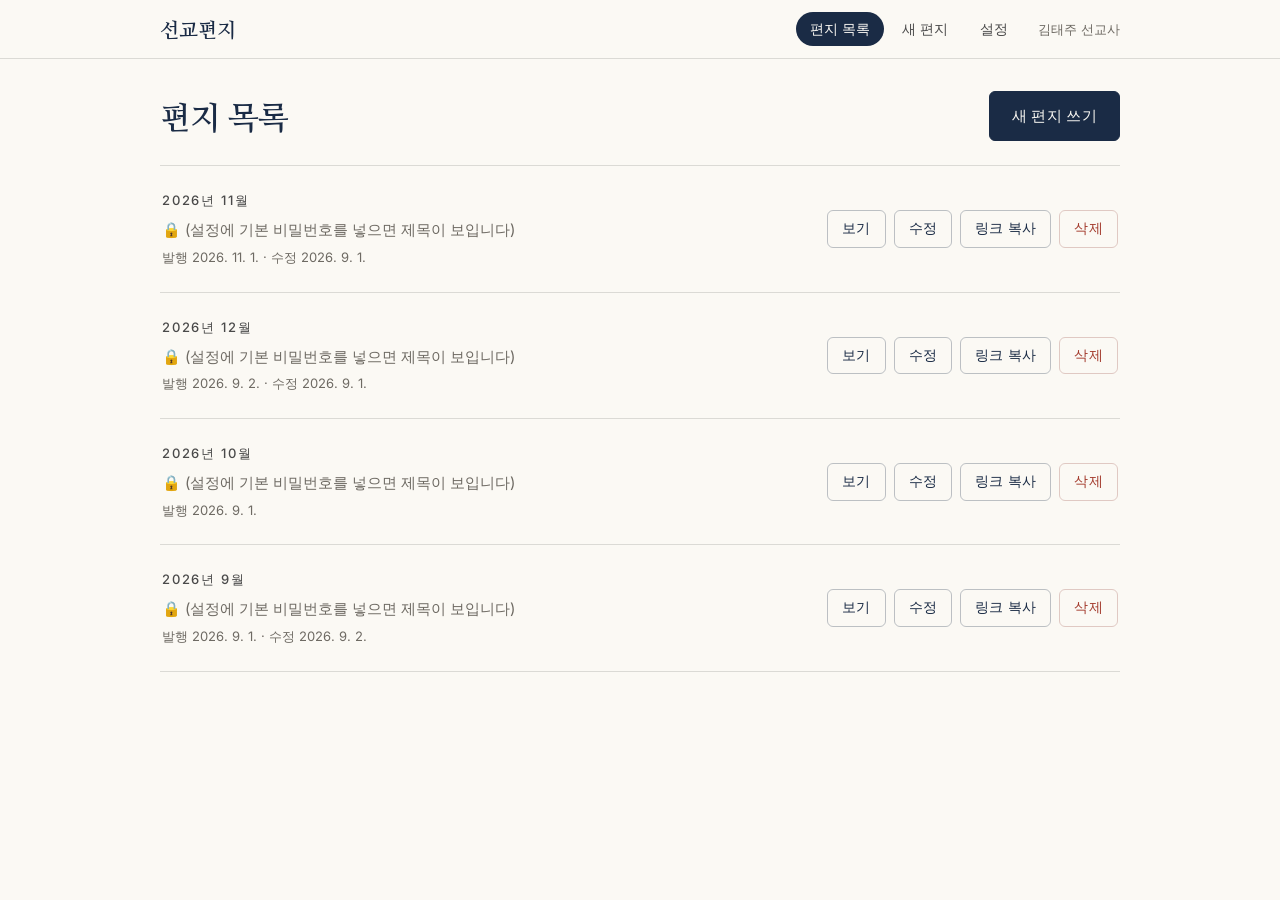
==== commit ada93f77: "PDF 에서도 사진 위에 제목을 얹고, 페이지 여백을 25mm 로 인쇄 — 히어로를 "사진 따로, 제목 따로"로 풀어놓던 것을 화면과 같이 겹치게 했다. 사진 높이는 105mm 로" ====
--- a/index.html
+++ b/index.html
@@ -11,7 +11,7 @@
   <link rel="preconnect" href="https://fonts.googleapis.com">
   <link rel="preconnect" href="https://fonts.gstatic.com" crossorigin>
   <link rel="stylesheet" href="https://fonts.googleapis.com/css2?family=Playfair+Display:ital,wght@0,400..700;1,400..600&family=Nanum+Myeongjo:wght@400;700;800&family=Inter:wght@400;500;600&display=swap">
-  <link rel="stylesheet" href="assets/css/app.css?v=2">
+  <link rel="stylesheet" href="assets/css/app.css?v=13a98c03">
 </head>
 <body>
   <noscript>
--- a/assets/css/app.css
+++ b/assets/css/app.css
@@ -274,6 +274,56 @@
 .block__caption { margin-top: 12px; font-size: 14px; }
 .blocks__add { display: flex; gap: 10px; margin-top: 16px; flex-wrap: wrap; }
 
+/* 사진 추가 대화상자 — 장수만큼 늘어나는 입력 칸 */
+.photo-slot + .photo-slot {
+  margin-top: 20px;
+  padding-top: 20px;
+  border-top: 1px solid var(--line);
+}
+.photo-slot__no {
+  display: block;
+  font-size: 13px;
+  font-weight: 500;
+  color: var(--ink-soft);
+  letter-spacing: .04em;
+  margin-bottom: 10px;
+}
+
+/* 머리글 사진 고르기 (작성 화면) */
+.hero-pick { margin-top: 14px; }
+.hero-pick[hidden] { display: none; }
+.hero-pick__photo {
+  position: relative;
+  border-radius: var(--radius);
+  overflow: hidden;
+  background: #f2efe9;
+  max-width: 320px;
+}
+.hero-pick__photo img { display: block; width: 100%; height: auto; aspect-ratio: 16 / 9; object-fit: cover; }
+.hero-pick__fail { padding: 14px; font-size: 13px; color: var(--bad); line-height: 1.6; }
+.hero-pick__fail[hidden] { display: none; }
+
+/* 사진 크기 고르기 (작성 화면) */
+.block__sizes { display: flex; align-items: center; gap: 6px; flex-wrap: wrap; margin-top: 12px; }
+/* hidden 속성이 display:flex 에 밀리지 않도록 */
+.block__sizes[hidden] { display: none; }
+.block__sizes-label { min-width: 62px; }
+.block__sizes-label { font-size: 13px; color: var(--ink-soft); margin-right: 6px; }
+.block__size {
+  font: inherit;
+  font-size: 13px;
+  padding: 6px 14px;
+  min-height: 34px;
+  border: 1px solid var(--line);
+  border-radius: 999px;
+  background: transparent;
+  color: var(--ink-soft);
+  cursor: pointer;
+  transition: border-color .15s, background .15s, color .15s;
+}
+.block__size:hover { border-color: var(--accent); color: var(--accent); }
+.block__size.is-on { background: var(--accent); border-color: var(--accent); color: var(--accent-ink); }
+
 /* ── 하단 고정 바 ─────────────────────────────────────────────── */
 .sticky-bar {
   position: sticky;
@@ -424,6 +474,8 @@
 .letter__body { font-size: 18px; line-height: 1.9; }
 .letter__text p { margin: 0 0 1.5em; }
 .letter__text p:last-child { margin-bottom: 0; }
+/* 문단 블록이 이어지면 문단 사이와 같은 숨을 준다 */
+.letter__text + .letter__text { margin-top: 1.5em; }
 
 /* 첫 문단 첫 글자 — 편지를 여는 신호 */
 .letter__body > .letter__text:first-child > p:first-child::first-letter {
@@ -460,6 +512,46 @@
 @media (max-width: 560px) {
   .letter__body { font-size: 17px; }
   .letter__body > .letter__text:first-child > p:first-child::first-letter { font-size: 52px; }
+}
+
+/* ── 편지지 머리 — 로고·발행처 | 발행 기간 ────────────────────── */
+.masthead {
+  display: flex;
+  align-items: center;
+  justify-content: space-between;
+  gap: 20px;
+  flex-wrap: wrap;
+  padding-bottom: 20px;
+  margin-bottom: clamp(28px, 3.5vw, 40px);
+  border-bottom: 1px solid var(--line);
+}
+.masthead--bare { justify-content: flex-start; }
+.masthead__brand { display: flex; align-items: center; gap: 14px; min-width: 0; }
+.masthead__logo {
+  height: 64px; width: auto; max-width: 200px;
+  object-fit: contain; display: block;
+}
+.masthead.is-failed .masthead__logo { display: none; }
+.masthead__org {
+  font-family: var(--serif);
+  font-size: 19px;
+  font-weight: 600;
+  color: var(--accent);
+  line-height: 1.4;
+}
+.masthead__period {
+  margin: 0;
+  font-size: 13px;
+  font-weight: 500;
+  letter-spacing: .16em;
+  text-transform: uppercase;
+  color: var(--ink-soft);
+  white-space: nowrap;
+}
+@media (max-width: 480px) {
+  .masthead { gap: 12px; }
+  .masthead__logo { height: 48px; }
+  .masthead__org { font-size: 17px; }
 }
 
 /* ── Hero — 첫 사진 위에 제목을 얹는다 ────────────────────────── */
@@ -483,6 +575,7 @@
 .letter__hero-text { position: relative; padding: clamp(28px, 4vw, 48px); }
 .letter--hero .letter__hero .letter__period { color: rgba(251,249,244,.82); }
 .letter--hero .letter__hero .letter__title  { color: #fbf9f4; margin-bottom: 12px; }
+.letter__head .letter__title { margin-top: 0; }
 .letter--hero .letter__hero .letter__author { color: rgba(251,249,244,.78); }
 
 /* 사진을 못 불러오면 히어로를 접고 보통 머리말처럼 보여준다 */
@@ -495,11 +588,34 @@
 .letter__hero.is-failed .letter__title  { color: var(--accent); }
 .letter__hero.is-failed .letter__author { color: var(--ink-soft); }
 
-/* ── 현장 리포트 — 사진을 좌·우로 번갈아 내어 서사를 만든다 ──── */
+/* ── 한 줄에 여러 장 — 나란히 놓은 사진은 높이를 맞춘다 ────────── */
+.letter__row {
+  display: grid;
+  gap: clamp(10px, 1.6vw, 18px);
+  margin: clamp(36px, 5vw, 56px) 0;
+  align-items: start;
+}
+.letter__row--2 { grid-template-columns: repeat(2, 1fr); }
+.letter__row--3 { grid-template-columns: repeat(3, 1fr); }
+.letter__row .letter__figure { margin: 0; }
+.letter__figure--tile .letter__photo { aspect-ratio: 4 / 3; object-fit: cover; }
+.letter__row figcaption { font-size: 13px; margin-top: 10px; }
+@media (max-width: 560px) {
+  .letter__row { gap: 8px; }
+  .letter__row figcaption { font-size: 12px; margin-top: 7px; }
+}
+
+/* ── 사진 크기 — 편지를 쓸 때 사진마다 고른다 ─────────────────── */
+.letter__figure--small { max-width: 460px; margin-inline: auto; }
+.letter__figure--normal { /* 읽기 단 전체 — 기본값 */ }
 @media (min-width: 1120px) {
-  .letter__figure--left  { margin-left:  -110px; }
-  .letter__figure--right { margin-right: -110px; }
-}
+  .letter__figure--wide { margin-inline: -110px; }
+}
+
+/* 히어로 높이 */
+.letter__hero--short  { min-height: min(42vh, 360px); }
+.letter__hero--normal { min-height: min(58vh, 520px); }
+.letter__hero--tall   { min-height: min(74vh, 680px); }
 
 /* ── 기도제목 — 번호와 얇은 선만 ──────────────────────────────── */
 .prayers {
@@ -573,6 +689,31 @@
 .support__row { display: flex; justify-content: space-between; align-items: baseline; gap: 20px; padding: 16px 0; border-bottom: 1px solid var(--line); }
 .support__row dt { font-size: 15px; color: var(--ink-soft); }
 .support__row dd { margin: 0; font-size: 17px; color: var(--ink); font-variant-numeric: tabular-nums; }
+
+/* ── 편지 맺음 서명 — 작은 원형 인물 사진 ─────────────────────── */
+.letter__signoff {
+  margin-top: clamp(48px, 6vw, 72px);
+  padding-top: clamp(28px, 3.5vw, 40px);
+  border-top: 1px solid var(--line);
+  text-align: center;
+}
+.letter__signoff-photo {
+  width: 96px;
+  height: 96px;
+  border-radius: 50%;
+  object-fit: cover;
+  display: block;
+  margin: 0 auto 14px;
+  background: var(--surface-container, #f2efe9);
+}
+.letter__signoff.is-failed .letter__signoff-photo { display: none; }
+.letter__signoff-name {
+  margin: 0;
+  font-family: var(--serif);
+  font-size: 18px;
+  color: var(--accent);
+  line-height: 1.5;
+}
 
 /* ── 지난 편지 보관함 (후원자용) — 사진 없이 목록만 ───────────── */
 .archive__head { text-align: left; margin-bottom: clamp(28px, 4vw, 40px); }
@@ -669,7 +810,8 @@
 /* ── A4 인쇄 — PRD §6.3 ───────────────────────────────────────── */
 @page {
   size: A4;
-  margin: 20mm;
+  /* 위아래 25mm, 좌우 25mm — 20mm 면 한 줄이 170mm 로 길어져 읽기 힘들다. */
+  margin: 25mm;
 }
 
 @media print {
@@ -690,21 +832,79 @@
   }
   .letter__head { border-bottom: 1pt solid #ccc; margin-bottom: 8mm; padding-bottom: 5mm; }
 
-  /* Hero 는 인쇄에서 사진 + 검은 글씨의 보통 머리말로 되돌린다 */
-  .letter__hero { display: block; min-height: 0; background: none; border-radius: 0; overflow: visible;
-    margin-bottom: 8mm; padding-bottom: 5mm; border-bottom: 1pt solid #ccc; break-inside: avoid; }
-  .letter__hero-link { position: static; display: block; }
-  .letter__hero-photo { width: 100%; height: auto; max-height: 95mm; object-fit: cover; }
-  .letter__hero-veil { display: none; }
-  .letter__hero-text { position: static; padding: 4mm 0 0; }
-  .letter--hero .letter__hero .letter__title  { color: #1a2b45; }
-  .letter--hero .letter__hero .letter__period,
-  .letter--hero .letter__hero .letter__author { color: #555; }
-  .letter__hero.is-failed .letter__hero-photo { display: none; }
-
-  .letter__figure--left, .letter__figure--right { margin-left: 0; margin-right: 0; }
+  .masthead { padding-bottom: 3mm; margin-bottom: 6mm; border-bottom: 1pt solid #ccc; break-inside: avoid; }
+  .masthead__logo { height: 14mm; max-width: 60mm; }
+  .masthead__org { font-size: 12pt; color: #1a2b45; }
+  .masthead__period { font-size: 9pt; color: #555; }
+
+  /* Hero — 인쇄에서도 화면처럼 사진 위에 제목을 얹는다.
+     배경(그라데이션)은 기본적으로 인쇄에서 빠지므로 print-color-adjust 로 강제한다.
+     그래도 빠지는 프린터가 있어 제목에는 그림자를 두어 사진 위에서 읽히게 한다. */
+  .letter__hero {
+    display: grid;
+    align-items: end;
+    height: 105mm;
+    min-height: 0;
+    overflow: hidden;
+    border-radius: 0;
+    border-bottom: none;
+    padding-bottom: 0;
+    margin-bottom: 8mm;
+    background: #1a2b45;
+    break-inside: avoid;
+    page-break-inside: avoid;
+    -webkit-print-color-adjust: exact;
+    print-color-adjust: exact;
+  }
+  .letter__hero-link { position: absolute; inset: 0; display: block; }
+  .letter__hero-photo { width: 100%; height: 100%; max-height: none; object-fit: cover; }
+  .letter__hero-veil {
+    display: block;
+    position: absolute;
+    inset: 0;
+    background: linear-gradient(180deg,
+      rgba(26,43,69,.25) 0%, rgba(26,43,69,.50) 52%, rgba(26,43,69,.84) 100%);
+    -webkit-print-color-adjust: exact;
+    print-color-adjust: exact;
+  }
+  .letter__hero-text { position: relative; padding: 8mm; }
+  .letter--hero .letter__hero .letter__title {
+    color: #fbf9f4;
+    font-size: 20pt;
+    margin-bottom: 2mm;
+    text-shadow: 0 1pt 3pt rgba(0,0,0,.6);
+  }
+  .letter--hero .letter__hero .letter__author {
+    color: #fbf9f4;
+    text-shadow: 0 1pt 3pt rgba(0,0,0,.6);
+  }
+
+  /* 사진을 못 불러오면 사진 없이 검은 글씨의 보통 머리말로 돌아간다 */
+  .letter__hero.is-failed {
+    display: block;
+    height: auto;
+    background: none;
+    padding-bottom: 5mm;
+    border-bottom: 1pt solid #ccc;
+  }
+  .letter__hero.is-failed .letter__hero-link,
+  .letter__hero.is-failed .letter__hero-veil { display: none; }
+  .letter__hero.is-failed .letter__hero-text { padding: 0; }
+  .letter__hero.is-failed .letter__title  { color: #1a2b45; text-shadow: none; }
+  .letter__hero.is-failed .letter__author { color: #555; text-shadow: none; }
+
+  .letter__figure--wide { margin-inline: 0; }
+  .letter__figure--small .letter__photo { max-height: 70mm; }
+  .letter__row { margin: 6mm 0; gap: 3mm; break-inside: avoid; page-break-inside: avoid; }
+  .letter__figure--tile .letter__photo { max-height: 60mm; }
+  .letter__row figcaption { font-size: 8.5pt; margin-top: 1.5mm; }
+  .letter__hero--short  .letter__hero-photo { max-height: 70mm; }
+  .letter__hero--tall   .letter__hero-photo { max-height: 120mm; }
 
   .prayers, .support { margin-top: 8mm; padding-top: 4mm; border-top: 1pt solid #ccc; break-inside: avoid; }
+  .letter__signoff { margin-top: 8mm; padding-top: 4mm; border-top: 1pt solid #ccc; break-inside: avoid; }
+  .letter__signoff-photo { width: 20mm; height: 20mm; }
+  .letter__signoff-name { font-size: 10.5pt; color: #1a2b45; }
   .prayers__title, .support__title { font-size: 13pt; }
   .prayers__item { padding: 3mm 0; border-top: 1pt solid #ddd; }
   .prayers__name { font-size: 11.5pt; }
